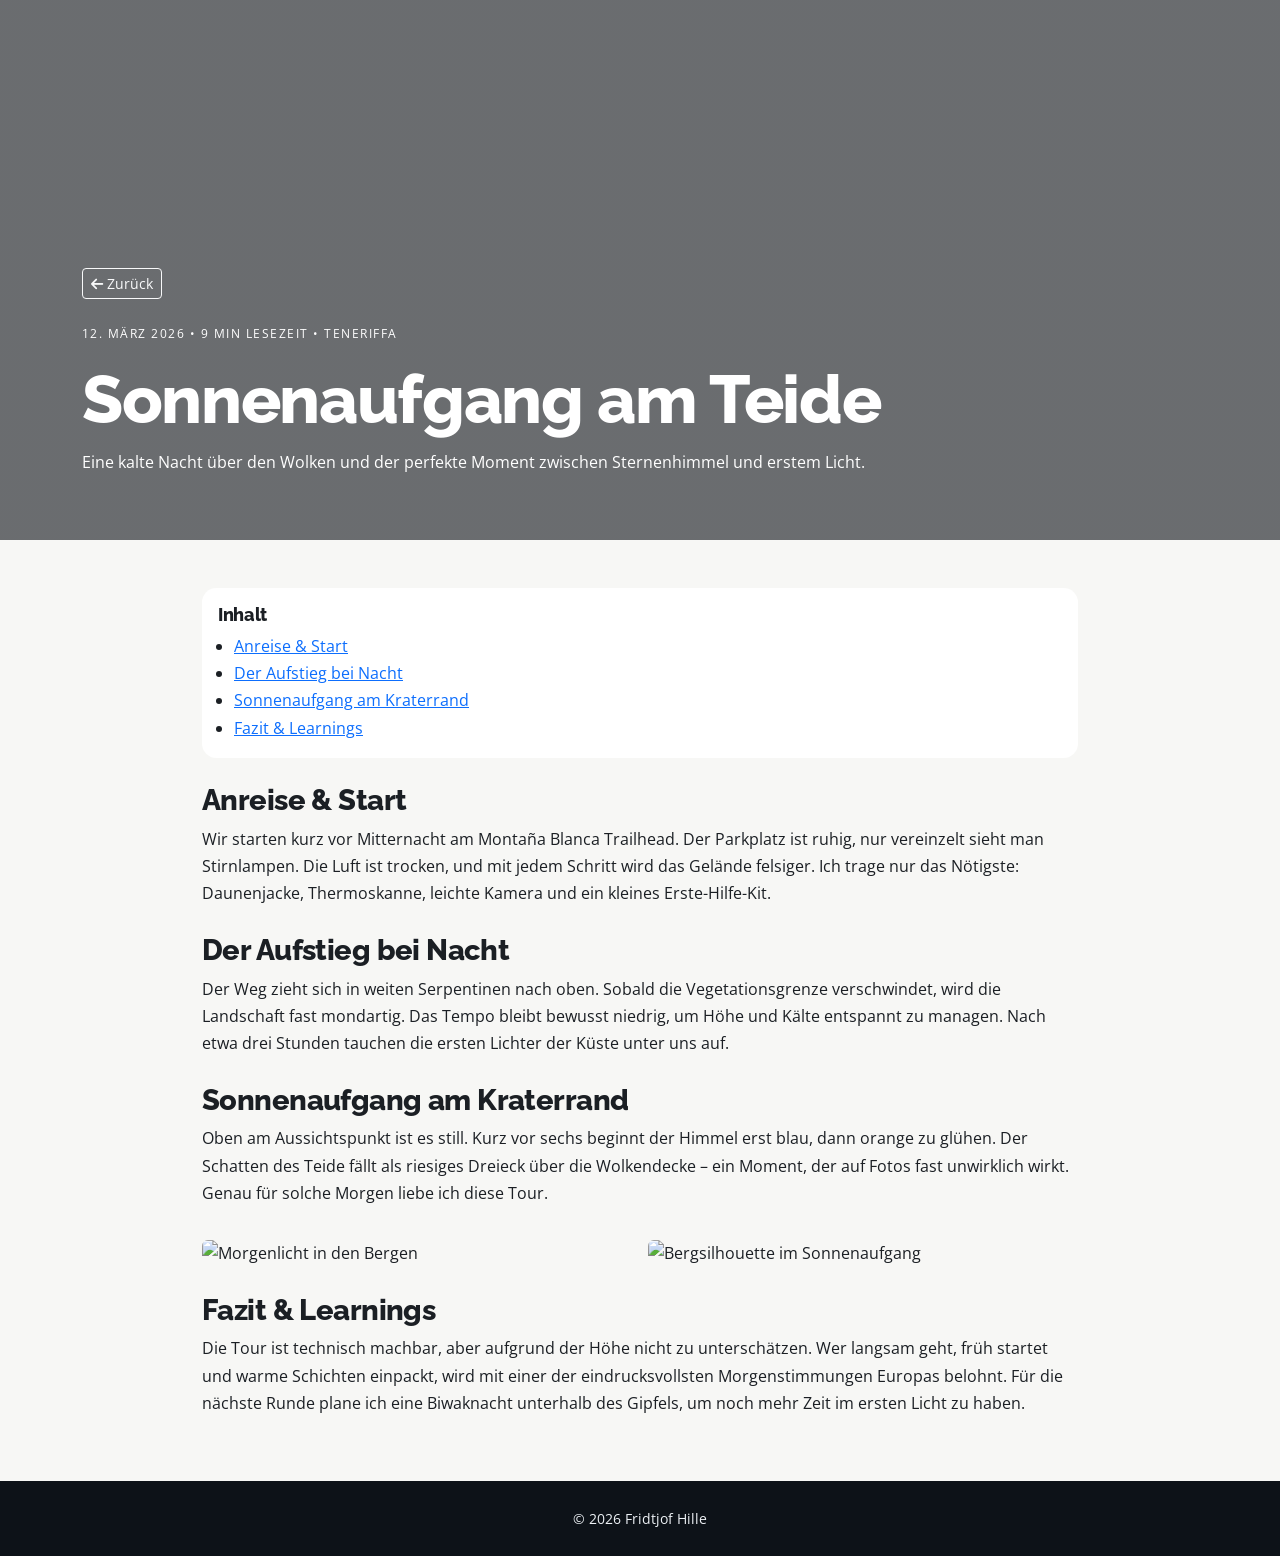
==== post.html @ 5c66b07a "Create responsive cinematic wanderblog landing page" ====
<!doctype html>
<html lang="de">
<head>
  <meta charset="UTF-8" />
  <meta name="viewport" content="width=device-width, initial-scale=1" />
  <meta name="description" content="Beispielartikel aus dem Wanderblog." />
  <title>Post – Sonnenaufgang am Teide</title>
  <link rel="preconnect" href="https://fonts.googleapis.com" />
  <link rel="preconnect" href="https://fonts.gstatic.com" crossorigin />
  <link href="https://fonts.googleapis.com/css2?family=Open+Sans:wght@300;400;600;700&family=Raleway:wght@500;700;800;900&display=swap" rel="stylesheet" />
  <link href="https://cdn.jsdelivr.net/npm/bootstrap@5.3.3/dist/css/bootstrap.min.css" rel="stylesheet" />
  <link rel="stylesheet" href="https://cdnjs.cloudflare.com/ajax/libs/font-awesome/6.5.2/css/all.min.css" />
  <link rel="stylesheet" href="assets/css/style.css" />
</head>
<body>
  <header class="post-hero" style="background-image: linear-gradient(rgba(12,16,22,.6), rgba(12,16,22,.6)), url('https://images.unsplash.com/photo-1464822759023-fed622ff2c3b?auto=format&fit=crop&w=1920&q=80');">
    <div class="container post-hero-content">
      <a href="index.html" class="btn btn-outline-light btn-sm mb-4"><i class="fa-solid fa-arrow-left"></i> Zurück</a>
      <p class="post-meta">12. März 2026 • 9 Min Lesezeit • Teneriffa</p>
      <h1>Sonnenaufgang am Teide</h1>
      <p>Eine kalte Nacht über den Wolken und der perfekte Moment zwischen Sternenhimmel und erstem Licht.</p>
    </div>
  </header>

  <main class="py-5">
    <div class="container article-wrap">
      <aside class="toc mb-4" aria-label="Inhaltsverzeichnis">
        <h2>Inhalt</h2>
        <ul>
          <li><a href="#anreise">Anreise & Start</a></li>
          <li><a href="#aufstieg">Der Aufstieg bei Nacht</a></li>
          <li><a href="#sonnenaufgang">Sonnenaufgang am Kraterrand</a></li>
          <li><a href="#fazit">Fazit & Learnings</a></li>
        </ul>
      </aside>

      <article class="post-content">
        <section id="anreise">
          <h2>Anreise & Start</h2>
          <p>Wir starten kurz vor Mitternacht am Montaña Blanca Trailhead. Der Parkplatz ist ruhig, nur vereinzelt sieht man Stirnlampen. Die Luft ist trocken, und mit jedem Schritt wird das Gelände felsiger. Ich trage nur das Nötigste: Daunenjacke, Thermoskanne, leichte Kamera und ein kleines Erste-Hilfe-Kit.</p>
        </section>

        <section id="aufstieg">
          <h2>Der Aufstieg bei Nacht</h2>
          <p>Der Weg zieht sich in weiten Serpentinen nach oben. Sobald die Vegetationsgrenze verschwindet, wird die Landschaft fast mondartig. Das Tempo bleibt bewusst niedrig, um Höhe und Kälte entspannt zu managen. Nach etwa drei Stunden tauchen die ersten Lichter der Küste unter uns auf.</p>
        </section>

        <section id="sonnenaufgang">
          <h2>Sonnenaufgang am Kraterrand</h2>
          <p>Oben am Aussichtspunkt ist es still. Kurz vor sechs beginnt der Himmel erst blau, dann orange zu glühen. Der Schatten des Teide fällt als riesiges Dreieck über die Wolkendecke – ein Moment, der auf Fotos fast unwirklich wirkt. Genau für solche Morgen liebe ich diese Tour.</p>

          <div class="row g-3 gallery mt-1">
            <div class="col-md-6"><img src="https://images.unsplash.com/photo-1510797215324-95aa89f43c33?auto=format&fit=crop&w=1200&q=80" alt="Morgenlicht in den Bergen" class="img-fluid rounded" loading="lazy" /></div>
            <div class="col-md-6"><img src="https://images.unsplash.com/photo-1464823063530-08f10ed1a2dd?auto=format&fit=crop&w=1200&q=80" alt="Bergsilhouette im Sonnenaufgang" class="img-fluid rounded" loading="lazy" /></div>
          </div>
        </section>

        <section id="fazit">
          <h2>Fazit & Learnings</h2>
          <p>Die Tour ist technisch machbar, aber aufgrund der Höhe nicht zu unterschätzen. Wer langsam geht, früh startet und warme Schichten einpackt, wird mit einer der eindrucksvollsten Morgenstimmungen Europas belohnt. Für die nächste Runde plane ich eine Biwaknacht unterhalb des Gipfels, um noch mehr Zeit im ersten Licht zu haben.</p>
        </section>
      </article>
    </div>
  </main>

  <footer class="py-4">
    <div class="container text-center">
      <small>© 2026 Fridtjof Hille</small>
    </div>
  </footer>
</body>
</html>
---- assets/css/style.css ----
:root {
  --bg: #f7f7f5;
  --text: #1b1f24;
  --muted: #667085;
  --accent: #b85a3a;
  --accent-hover: #96452b;
  --surface: #ffffff;
  --dark: #0f141b;
  --radius: 1rem;
}

html {
  scroll-behavior: smooth;
}

body {
  font-family: 'Open Sans', sans-serif;
  color: var(--text);
  background: var(--bg);
  line-height: 1.7;
}

h1, h2, h3, h4, .navbar-brand {
  font-family: 'Raleway', sans-serif;
  font-weight: 800;
  letter-spacing: -0.02em;
}

.navbar {
  padding: 1rem 0;
  transition: background-color .3s ease, padding .3s ease;
}

.navbar.scrolled {
  background: rgba(10, 15, 21, .92);
  backdrop-filter: blur(5px);
  padding: .55rem 0;
}

.navbar-brand,
.nav-link {
  color: #fff;
  font-weight: 600;
}

.nav-link:hover,
.nav-link:focus,
.navbar-brand:hover {
  color: #ffd9c9;
}

.navbar-toggler {
  border-color: rgba(255,255,255,.4);
}

.navbar-toggler-icon {
  filter: invert(1);
}

.hero-section {
  position: relative;
  min-height: 100vh;
  display: grid;
  place-items: center;
  overflow: hidden;
  color: #fff;
}

.hero-video {
  position: absolute;
  inset: 0;
  width: 100%;
  height: 100%;
  object-fit: cover;
}

.hero-overlay {
  position: absolute;
  inset: 0;
  background: linear-gradient(to bottom, rgba(0,0,0,.46), rgba(0,0,0,.58));
}

.hero-content {
  position: relative;
  z-index: 1;
}

.hero-kicker {
  text-transform: uppercase;
  letter-spacing: .18em;
  font-size: .85rem;
  margin-bottom: 1rem;
}

.hero-content h1 {
  font-size: clamp(2.2rem, 7vw, 5.2rem);
  margin-bottom: .5rem;
}

.hero-subline {
  font-size: clamp(1rem, 2.4vw, 1.35rem);
  margin-bottom: 2rem;
}

.scroll-down {
  position: absolute;
  left: 50%;
  bottom: 2rem;
  transform: translateX(-50%);
  color: #fff;
  font-size: 1.2rem;
  z-index: 1;
  animation: bounce 1.6s infinite;
}

@keyframes bounce {
  0%, 100% { transform: translate(-50%, 0); }
  50% { transform: translate(-50%, -8px); }
}

.section-title span {
  text-transform: uppercase;
  letter-spacing: .18em;
  color: var(--muted);
  font-size: .8rem;
  font-weight: 700;
}

.section-title h2 {
  font-size: clamp(2rem, 5vw, 3.3rem);
  margin-top: .4rem;
}

.btn-accent {
  background: var(--accent);
  color: #fff;
  border-radius: 999px;
  padding: .72rem 1.4rem;
  border: none;
  font-weight: 700;
}

.btn-accent:hover,
.btn-accent:focus {
  color: #fff;
  background: var(--accent-hover);
  transform: translateY(-1px);
}

.chip {
  border: 1px solid #d8dbe0;
  border-radius: 999px;
  background: #fff;
  font-weight: 600;
  color: #364152;
  padding: .4rem .9rem;
}

.chip.active {
  background: var(--dark);
  color: #fff;
  border-color: var(--dark);
}

.tour-card {
  border: 0;
  border-radius: var(--radius);
  overflow: hidden;
  box-shadow: 0 14px 35px rgba(17, 24, 39, 0.08);
}

.tour-card .card-img-top {
  height: 220px;
  object-fit: cover;
}

.tour-card .meta {
  color: var(--muted);
  font-size: .85rem;
  margin-bottom: .45rem;
}

.section-muted {
  background: #f1f2ef;
}

.film-frame {
  max-width: 900px;
  border-radius: var(--radius);
  overflow: hidden;
}

.guide-copy {
  max-width: 720px;
}

.gear-item,
.info-box {
  background: var(--surface);
  border-radius: var(--radius);
  padding: 1rem;
  text-align: center;
  box-shadow: 0 10px 24px rgba(17, 24, 39, 0.08);
}

.gear-item i,
.info-box i {
  font-size: 1.25rem;
  margin-bottom: .5rem;
  color: var(--accent);
}

.contact-form {
  background: #fff;
  border-radius: var(--radius);
  padding: 1.25rem;
  box-shadow: 0 12px 28px rgba(17, 24, 39, 0.07);
}

.form-status {
  font-size: .95rem;
  color: #146c43;
}

footer {
  background: #0d1218;
  color: #edf1f5;
}

footer .social-links a {
  color: #edf1f5;
  margin: 0 .5rem;
}

footer .social-links a:hover {
  color: #ffceb8;
}

.reveal {
  opacity: 0;
  transform: translateY(18px);
  transition: opacity .6s ease, transform .6s ease;
}

.reveal.visible {
  opacity: 1;
  transform: none;
}

.post-hero {
  min-height: 60vh;
  color: #fff;
  display: flex;
  align-items: flex-end;
  background-position: center;
  background-size: cover;
  padding: 3rem 0;
}

.post-hero h1 {
  font-size: clamp(2rem, 6vw, 4.2rem);
}

.post-meta {
  text-transform: uppercase;
  letter-spacing: .12em;
  font-size: .78rem;
}

.article-wrap {
  max-width: 900px;
}

.toc {
  background: #fff;
  border-radius: .9rem;
  padding: 1rem;
}

.toc h2 {
  font-size: 1.1rem;
}

.toc ul {
  margin: 0;
  padding-left: 1rem;
}

.post-content h2 {
  margin-top: 1.6rem;
  font-size: 1.8rem;
}

@media (max-width: 991px) {
  .navbar-collapse {
    background: rgba(10, 15, 21, .95);
    border-radius: .75rem;
    padding: .9rem;
    margin-top: .5rem;
  }
}
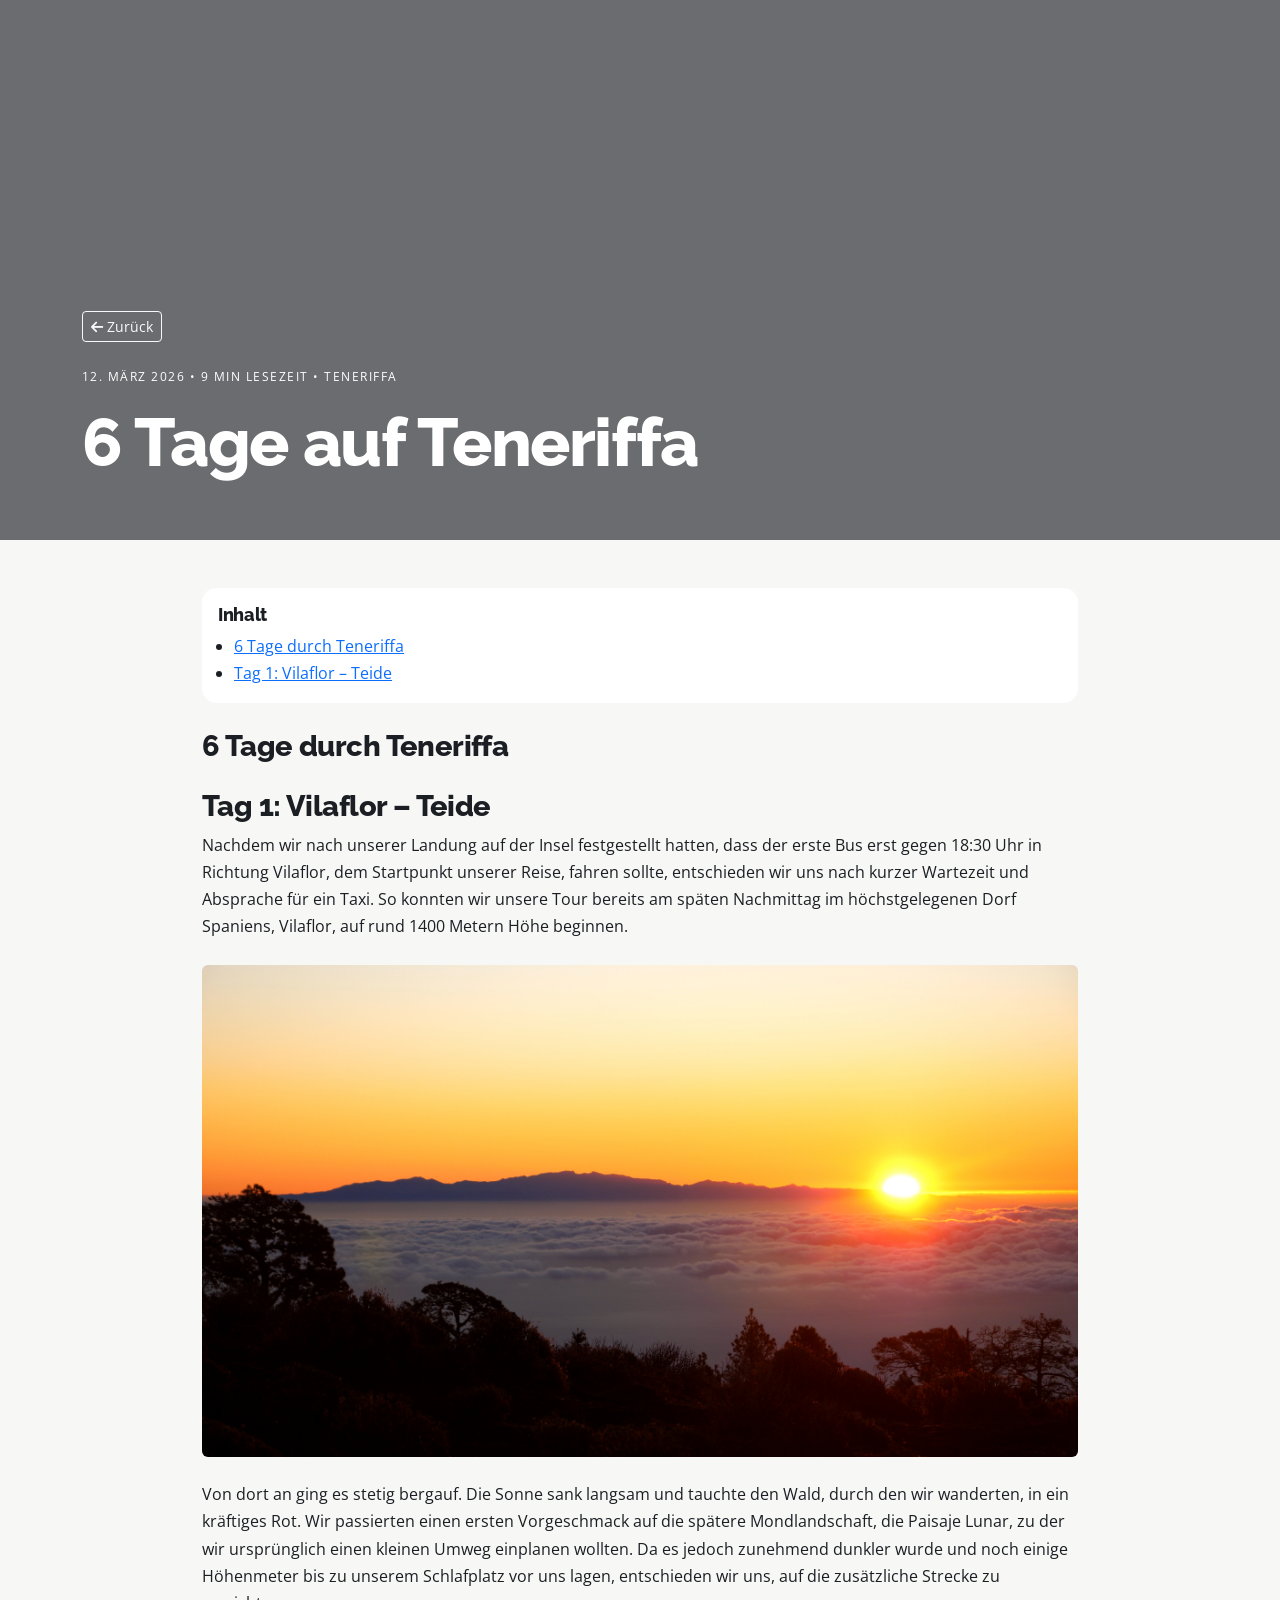
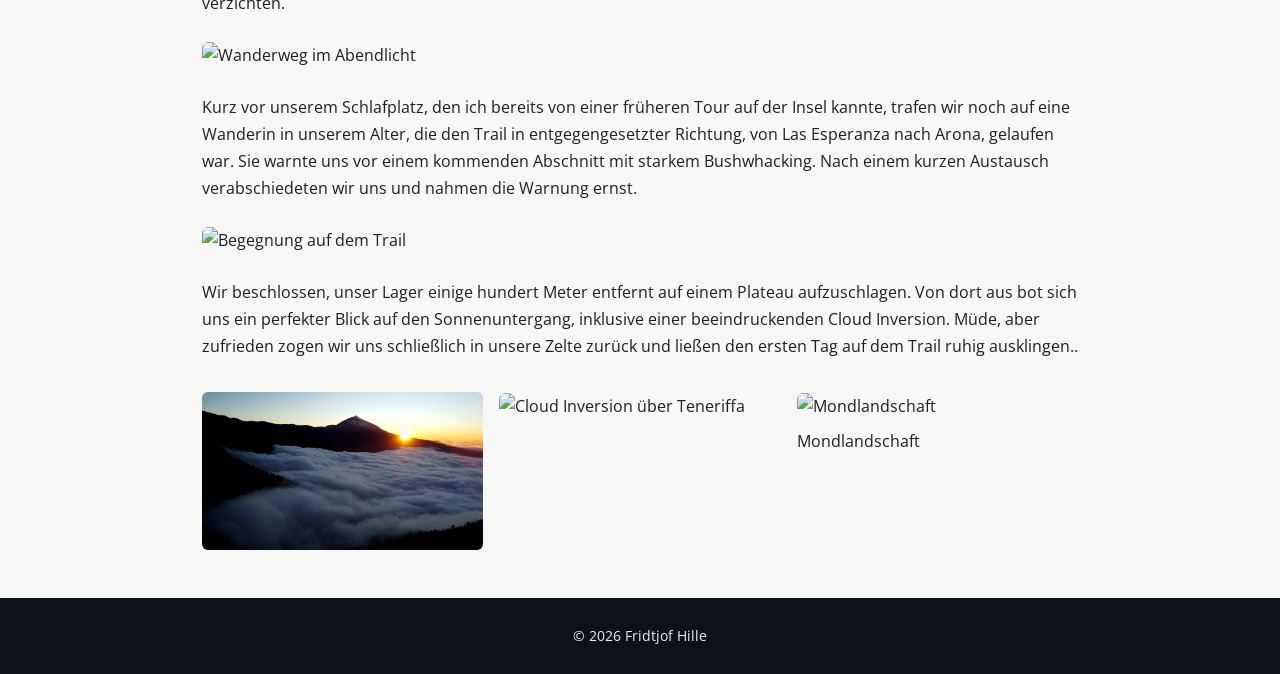
==== commit eb47cecc: "Update Teide tour page content and local image gallery" ====
--- a/post.html
+++ b/post.html
@@ -4,7 +4,7 @@
   <meta charset="UTF-8" />
   <meta name="viewport" content="width=device-width, initial-scale=1" />
   <meta name="description" content="Beispielartikel aus dem Wanderblog." />
-  <title>Post – Sonnenaufgang am Teide</title>
+  <title>Post – 6 Tage auf Teneriffa</title>
   <link rel="preconnect" href="https://fonts.googleapis.com" />
   <link rel="preconnect" href="https://fonts.gstatic.com" crossorigin />
   <link href="https://fonts.googleapis.com/css2?family=Open+Sans:wght@300;400;600;700&family=Raleway:wght@500;700;800;900&display=swap" rel="stylesheet" />
@@ -17,8 +17,7 @@
     <div class="container post-hero-content">
       <a href="index.html" class="btn btn-outline-light btn-sm mb-4"><i class="fa-solid fa-arrow-left"></i> Zurück</a>
       <p class="post-meta">12. März 2026 • 9 Min Lesezeit • Teneriffa</p>
-      <h1>Sonnenaufgang am Teide</h1>
-      <p>Eine kalte Nacht über den Wolken und der perfekte Moment zwischen Sternenhimmel und erstem Licht.</p>
+      <h1>6 Tage auf Teneriffa</h1>
     </div>
   </header>
 
@@ -27,37 +26,48 @@
       <aside class="toc mb-4" aria-label="Inhaltsverzeichnis">
         <h2>Inhalt</h2>
         <ul>
-          <li><a href="#anreise">Anreise & Start</a></li>
-          <li><a href="#aufstieg">Der Aufstieg bei Nacht</a></li>
-          <li><a href="#sonnenaufgang">Sonnenaufgang am Kraterrand</a></li>
-          <li><a href="#fazit">Fazit & Learnings</a></li>
+          <li><a href="#teneriffa">6 Tage durch Teneriffa</a></li>
+          <li><a href="#tag1">Tag 1: Vilaflor – Teide</a></li>
         </ul>
       </aside>
 
       <article class="post-content">
-        <section id="anreise">
-          <h2>Anreise & Start</h2>
-          <p>Wir starten kurz vor Mitternacht am Montaña Blanca Trailhead. Der Parkplatz ist ruhig, nur vereinzelt sieht man Stirnlampen. Die Luft ist trocken, und mit jedem Schritt wird das Gelände felsiger. Ich trage nur das Nötigste: Daunenjacke, Thermoskanne, leichte Kamera und ein kleines Erste-Hilfe-Kit.</p>
+        <section id="teneriffa">
+          <h2>6 Tage durch Teneriffa</h2>
         </section>
 
-        <section id="aufstieg">
-          <h2>Der Aufstieg bei Nacht</h2>
-          <p>Der Weg zieht sich in weiten Serpentinen nach oben. Sobald die Vegetationsgrenze verschwindet, wird die Landschaft fast mondartig. Das Tempo bleibt bewusst niedrig, um Höhe und Kälte entspannt zu managen. Nach etwa drei Stunden tauchen die ersten Lichter der Küste unter uns auf.</p>
-        </section>
+        <section id="tag1">
+          <h2>Tag 1: Vilaflor – Teide</h2>
+          <p>Nachdem wir nach unserer Landung auf der Insel festgestellt hatten, dass der erste Bus erst gegen 18:30 Uhr in Richtung Vilaflor, dem Startpunkt unserer Reise, fahren sollte, entschieden wir uns nach kurzer Wartezeit und Absprache für ein Taxi. So konnten wir unsere Tour bereits am späten Nachmittag im höchstgelegenen Dorf Spaniens, Vilaflor, auf rund 1400 Metern Höhe beginnen.</p>
 
-        <section id="sonnenaufgang">
-          <h2>Sonnenaufgang am Kraterrand</h2>
-          <p>Oben am Aussichtspunkt ist es still. Kurz vor sechs beginnt der Himmel erst blau, dann orange zu glühen. Der Schatten des Teide fällt als riesiges Dreieck über die Wolkendecke – ein Moment, der auf Fotos fast unwirklich wirkt. Genau für solche Morgen liebe ich diese Tour.</p>
+          <figure class="mt-4 mb-4">
+            <img src="assets/img/tenerife-1.jpg" alt="Start der Wanderung bei Vilaflor" class="img-fluid rounded" loading="lazy" />
+          </figure>
+
+          <p>Von dort an ging es stetig bergauf. Die Sonne sank langsam und tauchte den Wald, durch den wir wanderten, in ein kräftiges Rot. Wir passierten einen ersten Vorgeschmack auf die spätere Mondlandschaft, die Paisaje Lunar, zu der wir ursprünglich einen kleinen Umweg einplanen wollten. Da es jedoch zunehmend dunkler wurde und noch einige Höhenmeter bis zu unserem Schlafplatz vor uns lagen, entschieden wir uns, auf die zusätzliche Strecke zu verzichten.</p>
+
+          <figure class="mt-4 mb-4">
+            <img src="assets/img/tenerife-2.jpg" alt="Wanderweg im Abendlicht" class="img-fluid rounded" loading="lazy" />
+          </figure>
+
+          <p>Kurz vor unserem Schlafplatz, den ich bereits von einer früheren Tour auf der Insel kannte, trafen wir noch auf eine Wanderin in unserem Alter, die den Trail in entgegengesetzter Richtung, von Las Esperanza nach Arona, gelaufen war. Sie warnte uns vor einem kommenden Abschnitt mit starkem Bushwhacking. Nach einem kurzen Austausch verabschiedeten wir uns und nahmen die Warnung ernst.</p>
+
+          <figure class="mt-4 mb-4">
+            <img src="assets/img/tenerife-3.jpg" alt="Begegnung auf dem Trail" class="img-fluid rounded" loading="lazy" />
+          </figure>
+
+          <p>Wir beschlossen, unser Lager einige hundert Meter entfernt auf einem Plateau aufzuschlagen. Von dort aus bot sich uns ein perfekter Blick auf den Sonnenuntergang, inklusive einer beeindruckenden Cloud Inversion. Müde, aber zufrieden zogen wir uns schließlich in unsere Zelte zurück und ließen den ersten Tag auf dem Trail ruhig ausklingen..</p>
 
           <div class="row g-3 gallery mt-1">
-            <div class="col-md-6"><img src="https://images.unsplash.com/photo-1510797215324-95aa89f43c33?auto=format&fit=crop&w=1200&q=80" alt="Morgenlicht in den Bergen" class="img-fluid rounded" loading="lazy" /></div>
-            <div class="col-md-6"><img src="https://images.unsplash.com/photo-1464823063530-08f10ed1a2dd?auto=format&fit=crop&w=1200&q=80" alt="Bergsilhouette im Sonnenaufgang" class="img-fluid rounded" loading="lazy" /></div>
+            <div class="col-md-4"><img src="assets/img/tenerife-4.jpg" alt="Lagerplatz mit Blick auf den Sonnenuntergang" class="img-fluid rounded" loading="lazy" /></div>
+            <div class="col-md-4"><img src="assets/img/tenerife-5.jpg" alt="Cloud Inversion über Teneriffa" class="img-fluid rounded" loading="lazy" /></div>
+            <div class="col-md-4">
+              <figure>
+                <img src="assets/img/tenerife-6.jpg" alt="Mondlandschaft" class="img-fluid rounded" loading="lazy" />
+                <figcaption class="mt-2">Mondlandschaft</figcaption>
+              </figure>
+            </div>
           </div>
-        </section>
-
-        <section id="fazit">
-          <h2>Fazit & Learnings</h2>
-          <p>Die Tour ist technisch machbar, aber aufgrund der Höhe nicht zu unterschätzen. Wer langsam geht, früh startet und warme Schichten einpackt, wird mit einer der eindrucksvollsten Morgenstimmungen Europas belohnt. Für die nächste Runde plane ich eine Biwaknacht unterhalb des Gipfels, um noch mehr Zeit im ersten Licht zu haben.</p>
         </section>
       </article>
     </div>
--- a/assets/css/style.css
+++ b/assets/css/style.css
@@ -2,8 +2,8 @@
   --bg: #f7f7f5;
   --text: #1b1f24;
   --muted: #667085;
-  --accent: #b85a3a;
-  --accent-hover: #96452b;
+  --accent: #2f6f8f;
+  --accent-hover: #24566f;
   --surface: #ffffff;
   --dark: #0f141b;
   --radius: 1rem;
@@ -46,7 +46,7 @@
 .nav-link:hover,
 .nav-link:focus,
 .navbar-brand:hover {
-  color: #ffd9c9;
+  color: #cbe3f0;
 }
 
 .navbar-toggler {
@@ -56,6 +56,13 @@
 .navbar-toggler-icon {
   filter: invert(1);
 }
+
+/* =========================
+   HERO
+   - title.jpeg is the ONLY background
+   - NO overlay layer
+   - NO box behind h1
+   ========================= */
 
 .hero-section {
   position: relative;
@@ -66,18 +73,20 @@
   color: #fff;
 }
 
-.hero-video {
+/* Use only the local image as hero background */
+.hero-image {
   position: absolute;
   inset: 0;
-  width: 100%;
-  height: 100%;
-  object-fit: cover;
-}
-
+  background-image: url('../img/title.jpeg');
+  background-size: cover;
+  background-position: center;
+  background-repeat: no-repeat;
+  z-index: 0;
+}
+
+/* Disable any dark overlay completely */
 .hero-overlay {
-  position: absolute;
-  inset: 0;
-  background: linear-gradient(to bottom, rgba(0,0,0,.46), rgba(0,0,0,.58));
+  display: none;
 }
 
 .hero-content {
@@ -85,16 +94,15 @@
   z-index: 1;
 }
 
-.hero-kicker {
-  text-transform: uppercase;
-  letter-spacing: .18em;
-  font-size: .85rem;
-  margin-bottom: 1rem;
-}
-
 .hero-content h1 {
   font-size: clamp(2.2rem, 7vw, 5.2rem);
   margin-bottom: .5rem;
+
+  /* no frame / no box / no overlay */
+  background: none;
+  padding: 0;
+  border-radius: 0;
+  box-shadow: none;
 }
 
 .hero-subline {
@@ -157,9 +165,9 @@
 }
 
 .chip.active {
-  background: var(--dark);
-  color: #fff;
-  border-color: var(--dark);
+  background: var(--accent);
+  color: #fff;
+  border-color: var(--accent);
 }
 
 .tour-card {
@@ -193,6 +201,33 @@
 .guide-copy {
   max-width: 720px;
 }
+
+
+#guides {
+  position: relative;
+  overflow: hidden;
+  color: #fff;
+  background-image: url('https://images.unsplash.com/photo-1473448912268-2022ce9509d8?auto=format&fit=crop&w=1600&q=80');
+  background-size: cover;
+  background-position: center;
+}
+
+.guides-overlay {
+  position: absolute;
+  inset: 0;
+  background: rgba(15, 20, 27, 0.45);
+}
+
+.guides-content {
+  position: relative;
+  z-index: 1;
+}
+
+#guides .section-title span,
+#guides .guide-copy {
+  color: #e5e7eb;
+}
+
 
 .gear-item,
 .info-box {
@@ -233,7 +268,7 @@
 }
 
 footer .social-links a:hover {
-  color: #ffceb8;
+  color: #cbe3f0;
 }
 
 .reveal {
@@ -299,3 +334,46 @@
     margin-top: .5rem;
   }
 }
+
+.ref-card {
+  background: #fff;
+  border-radius: var(--radius);
+  padding: 1.1rem;
+  box-shadow: 0 10px 24px rgba(17, 24, 39, 0.08);
+  display: flex;
+  flex-direction: column;
+  gap: .65rem;
+}
+
+.ref-card i {
+  color: var(--accent);
+  font-size: 1.35rem;
+}
+
+.ref-card h3 {
+  font-size: 1.1rem;
+  margin: 0;
+}
+
+.ref-card p {
+  color: #4b5563;
+  margin-bottom: .4rem;
+}
+
+.ref-card .btn {
+  margin-top: auto;
+  align-self: flex-start;
+}
+
+.gear-sub-link {
+  font-weight: 700;
+  color: var(--accent);
+  text-decoration: none;
+  word-break: break-all;
+}
+
+.gear-sub-link:hover,
+.gear-sub-link:focus {
+  color: var(--accent-hover);
+  text-decoration: underline;
+}
